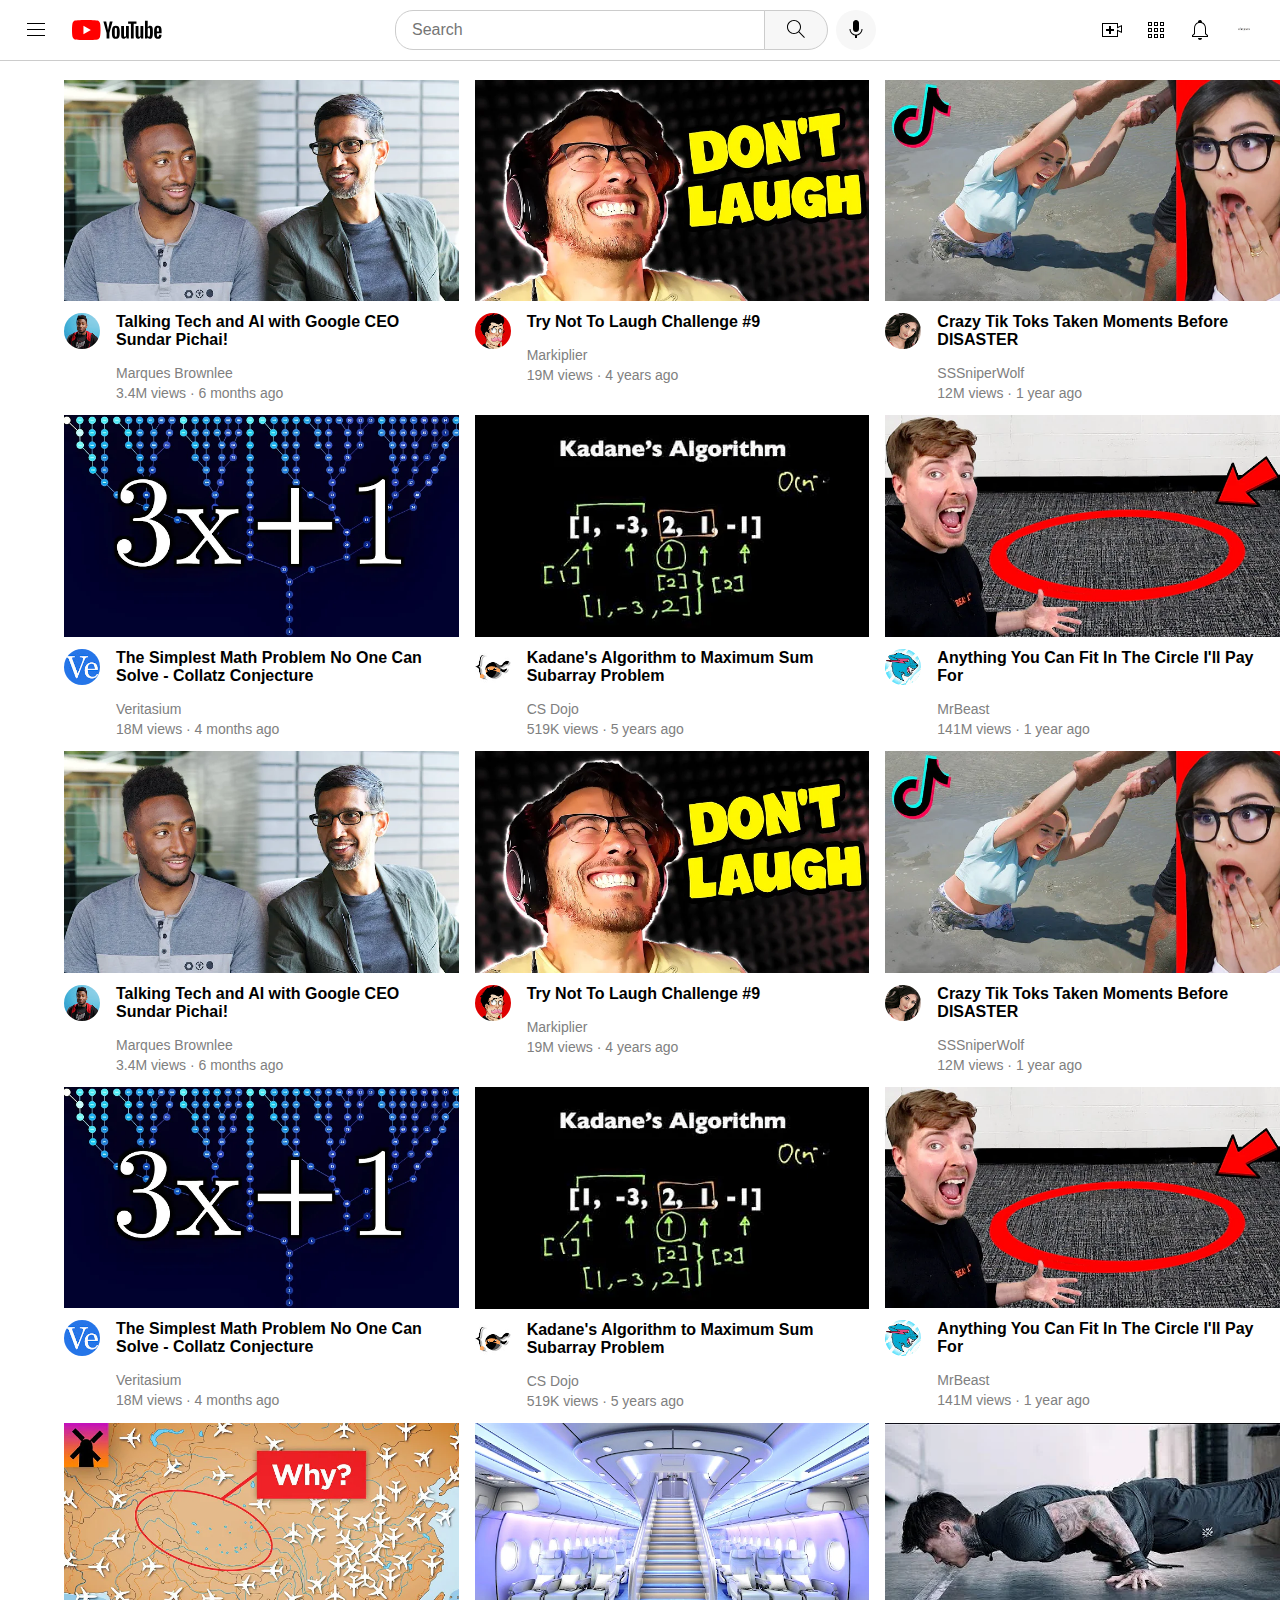
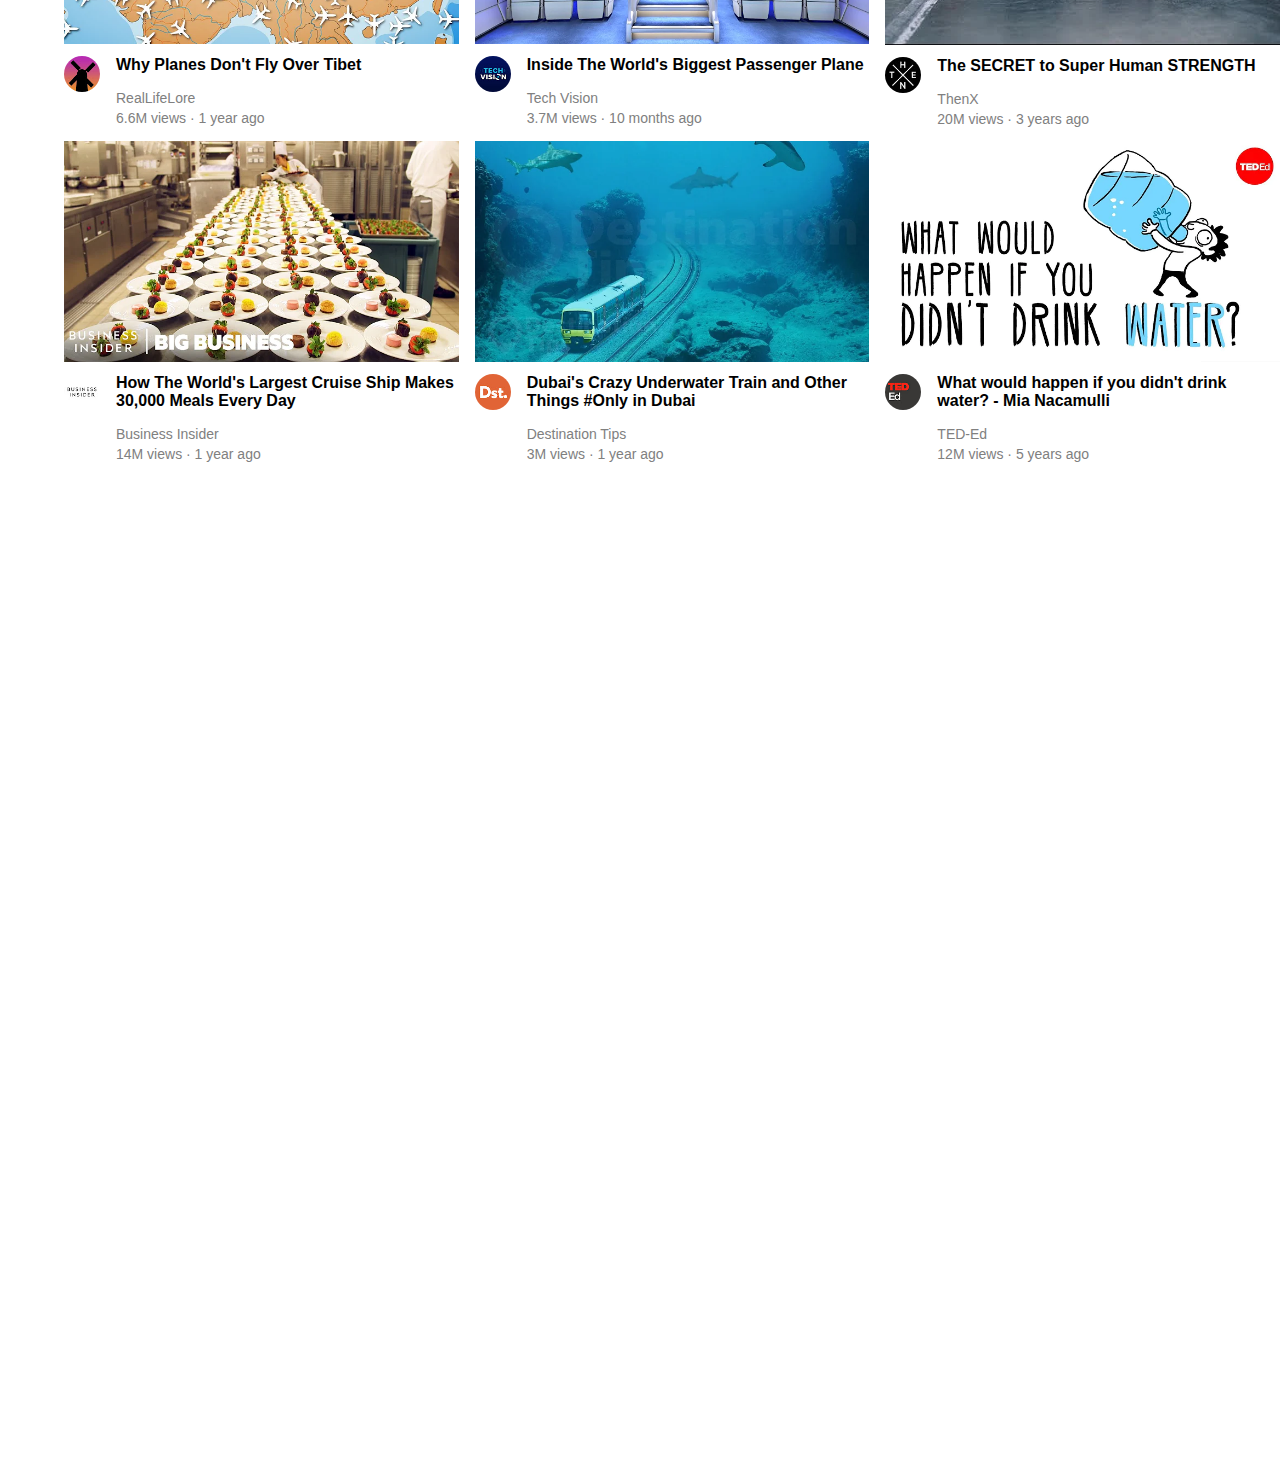
==== youtube-clone/index.html @ cad1c645 "init" ====
<!DOCTYPE html>
<html>
<head>
    <title>Hepran Putra YouTube</title>
    <link rel="stylesheet" href="styles/general.css">
    <link rel="stylesheet" href="styles/header.css">
    <link rel="stylesheet" href="styles/body.css">
</head>
<body>
    <div class="header">
        <!-- LEFT -->
        <div class="left-section">
            <img class="hamburger-menu-img"
                 src="images/icons/hamburger-menu.svg">
            <img class="youtube-logo-img" 
                 src="images/icons/youtube.svg">
        </div>

        <!-- MIDDLE -->
        <div class="mid-section">
            <input class="search-bar-inp" placeholder="Search">
            <button class="search-btn">
                <img class="search-img" 
                     src="images/icons/search.svg">
            </button>
            <button class="voice-search-btn">
                <img class="voice-search-img" 
                     src="images/icons/voice-search.svg">
            </button>
        </div>
        
        <!-- RIGHT -->
        <div class="right-section">
            <img class="upload-img" 
                 src="images/icons/upload.svg">
            <img class="youtube-apps-img" 
                 src="images/icons/youtube-apps.svg">
            <img class="notif-img" 
                 src="images/icons/notification.svg">
            <img class="my-channel-img" 
                 src="images/icons/my-channel.png">
        </div>
    </div>

    <!-- BODY THAT CONTAINS VIDEOS -->
    <div class="body">

        <!-- ONE VIDEO -->
        <div class="video-preview">
            <img class="thumbnail-img" 
                 src="images/thumbnails/thumbnail-1.webp">
            <div class="video-info">
                <img class="channel-picture-img" 
                    src="images/channel-pictures/channel-1.jpeg">
                <div class="video-info-text">
                    <p class="video-title">
                        Talking Tech and AI with Google CEO 
                        Sundar Pichai!
                    </p>
                    <p class="channel-name">
                        Marques Brownlee
                    </p>
                    <p class="stat">
                        3.4M views &#183; 6 months ago
                    </p>
                </div>
            </div>
        </div>

        <div class="video-preview">
            <img class="thumbnail-img" 
                 src="images/thumbnails/thumbnail-2.webp">
            <div class="video-info">
                <img class="channel-picture-img" 
                    src="images/channel-pictures/channel-2.jpeg">
                <div class="video-info-text">
                    <p class="video-title">
                        Try Not To Laugh Challenge #9
                    </p>
                    <p class="channel-name">Markiplier</p>
                    <p class="stat">
                        19M views &#183; 4 years ago
                    </p>
                </div>
            </div>
        </div>

        <div class="video-preview">
            <img class="thumbnail-img" 
                 src="images/thumbnails/thumbnail-3.webp">
            <div class="video-info">
                <img class="channel-picture-img" 
                    src="images/channel-pictures/channel-3.jpeg">
                <div class="video-info-text">
                    <p class="video-title">
                        Crazy Tik Toks Taken Moments Before DISASTER
                    </p>
                    <p class="channel-name">SSSniperWolf</p>
                    <p class="stat">
                        12M views &#183; 1 year ago
                    </p>
                </div>
            </div>
        </div>

        <div class="video-preview">
            <img class="thumbnail-img" 
                 src="images/thumbnails/thumbnail-4.webp">
            <div class="video-info">
                <img class="channel-picture-img" 
                    src="images/channel-pictures/channel-4.jpeg">
                <div class="video-info-text">
                    <p class="video-title">
                        The Simplest Math Problem No One Can Solve -
                        Collatz Conjecture
                    </p>
                    <p class="channel-name">Veritasium</p>
                    <p class="stat">
                        18M views &#183; 4 months ago
                    </p>
                </div>
            </div>
        </div>

        <div class="video-preview">
            <img class="thumbnail-img" 
                 src="images/thumbnails/thumbnail-5.webp">
            <div class="video-info">
                <img class="channel-picture-img" 
                    src="images/channel-pictures/channel-5.jpeg">
                <div class="video-info-text">
                    <p class="video-title">
                        Kadane's Algorithm to Maximum Sum Subarray
                        Problem
                    </p>
                    <p class="channel-name">CS Dojo</p>
                    <p class="stat">
                        519K views &#183; 5 years ago
                    </p>
                </div>
            </div>
        </div>

        <div class="video-preview">
            <img class="thumbnail-img" 
                 src="images/thumbnails/thumbnail-6.webp">
            <div class="video-info">
                <img class="channel-picture-img" 
                    src="images/channel-pictures/channel-6.jpeg">
                <div class="video-info-text">
                    <p class="video-title">
                        Anything You Can Fit In The Circle I'll Pay
                        For
                    </p>
                    <p class="channel-name">MrBeast</p>
                    <p class="stat">
                        141M views &#183; 1 year ago
                    </p>
                </div>
            </div>
        </div>

        <div class="video-preview">
            <img class="thumbnail-img" 
                 src="images/thumbnails/thumbnail-1.webp">
            <div class="video-info">
                <img class="channel-picture-img" 
                    src="images/channel-pictures/channel-1.jpeg">
                <div class="video-info-text">
                    <p class="video-title">
                        Talking Tech and AI with Google CEO 
                        Sundar Pichai!
                    </p>
                    <p class="channel-name">Marques Brownlee</p>
                    <p class="stat">
                        3.4M views &#183; 6 months ago
                    </p>
                </div>
            </div>
        </div>

        <div class="video-preview">
            <img class="thumbnail-img" 
                 src="images/thumbnails/thumbnail-2.webp">
            <div class="video-info">
                <img class="channel-picture-img" 
                    src="images/channel-pictures/channel-2.jpeg">
                <div class="video-info-text">
                    <p class="video-title">
                        Try Not To Laugh Challenge #9
                    </p>
                    <p class="channel-name">Markiplier</p>
                    <p class="stat">
                        19M views &#183; 4 years ago
                    </p>
                </div>
            </div>
        </div>

        <div class="video-preview">
            <img class="thumbnail-img" 
                 src="images/thumbnails/thumbnail-3.webp">
            <div class="video-info">
                <img class="channel-picture-img" 
                    src="images/channel-pictures/channel-3.jpeg">
                <div class="video-info-text">
                    <p class="video-title">
                        Crazy Tik Toks Taken Moments Before DISASTER
                    </p>
                    <p class="channel-name">SSSniperWolf</p>
                    <p class="stat">
                        12M views &#183; 1 year ago
                    </p>
                </div>
            </div>
        </div>

        <div class="video-preview">
            <img class="thumbnail-img" 
                 src="images/thumbnails/thumbnail-4.webp">
            <div class="video-info">
                <img class="channel-picture-img" 
                    src="images/channel-pictures/channel-4.jpeg">
                <div class="video-info-text">
                    <p class="video-title">
                        The Simplest Math Problem No One Can Solve -
                        Collatz Conjecture
                    </p>
                    <p class="channel-name">Veritasium</p>
                    <p class="stat">
                        18M views &#183; 4 months ago
                    </p>
                </div>
            </div>
        </div>

        <div class="video-preview">
            <img class="thumbnail-img" 
                 src="images/thumbnails/thumbnail-5.webp">
            <div class="video-info">
                <img class="channel-picture-img" 
                    src="images/channel-pictures/channel-5.jpeg">
                <div class="video-info-text">
                    <p class="video-title">
                        Kadane's Algorithm to Maximum Sum Subarray
                        Problem
                    </p>
                    <p class="channel-name">CS Dojo</p>
                    <p class="stat">
                        519K views &#183; 5 years ago
                    </p>
                </div>
            </div>
        </div>

        <div class="video-preview">
            <img class="thumbnail-img" 
                 src="images/thumbnails/thumbnail-6.webp">
            <div class="video-info">
                <img class="channel-picture-img" 
                    src="images/channel-pictures/channel-6.jpeg">
                <div class="video-info-text">
                    <p class="video-title">
                        Anything You Can Fit In The Circle I'll Pay
                        For
                    </p>
                    <p class="channel-name">MrBeast</p>
                    <p class="stat">
                        141M views &#183; 1 year ago
                    </p>
                </div>
            </div>
        </div>

        <div class="video-preview">
            <img class="thumbnail-img" 
                 src="images/thumbnails/thumbnail-7.webp">
            <div class="video-info">
                <img class="channel-picture-img" 
                    src="images/channel-pictures/channel-7.jpeg">
                <div class="video-info-text">
                    <p class="video-title">
                        Why Planes Don't Fly Over Tibet
                    </p>
                    <p class="channel-name">RealLifeLore</p>
                    <p class="stat">
                        6.6M views &#183; 1 year ago
                    </p>
                </div>
            </div>
        </div>

        <div class="video-preview">
            <img class="thumbnail-img" 
                 src="images/thumbnails/thumbnail-8.webp">
            <div class="video-info">
                <img class="channel-picture-img" 
                    src="images/channel-pictures/channel-8.jpeg">
                <div class="video-info-text">
                    <p class="video-title">
                        Inside The World's Biggest Passenger Plane
                    </p>
                    <p class="channel-name">Tech Vision</p>
                    <p class="stat">
                        3.7M views &#183; 10 months ago
                    </p>
                </div>
            </div>
        </div>

        <div class="video-preview">
            <img class="thumbnail-img" 
                 src="images/thumbnails/thumbnail-9.webp">
            <div class="video-info">
                <img class="channel-picture-img" 
                    src="images/channel-pictures/channel-9.jpeg">
                <div class="video-info-text">
                    <p class="video-title">
                        The SECRET to Super Human STRENGTH
                    </p>
                    <p class="channel-name">ThenX</p>
                    <p class="stat">
                        20M views &#183; 3 years ago
                    </p>
                </div>
            </div>
        </div>

        <div class="video-preview">
            <img class="thumbnail-img" 
                 src="images/thumbnails/thumbnail-10.webp">
            <div class="video-info">
                <img class="channel-picture-img" 
                    src="images/channel-pictures/channel-10.jpeg">
                <div class="video-info-text">
                    <p class="video-title">
                        How The World's Largest Cruise Ship
                        Makes 30,000 Meals Every Day
                    </p>
                    <p class="channel-name">Business Insider</p>
                    <p class="stat">
                        14M views &#183; 1 year ago
                    </p>
                </div>
            </div>
        </div>

        <div class="video-preview">
            <img class="thumbnail-img" 
                 src="images/thumbnails/thumbnail-11.webp">
            <div class="video-info">
                <img class="channel-picture-img" 
                    src="images/channel-pictures/channel-11.jpeg">
                <div class="video-info-text">
                    <p class="video-title">
                        Dubai's Crazy Underwater Train and Other
                        Things #Only in Dubai
                    </p>
                    <p class="channel-name">Destination Tips</p>
                    <p class="stat">
                        3M views &#183; 1 year ago
                    </p>
                </div>
            </div>
        </div>
        <div class="video-preview">
            <img class="thumbnail-img" 
                 src="images/thumbnails/thumbnail-12.webp">
            <div class="video-info">
                <img class="channel-picture-img" 
                    src="images/channel-pictures/channel-12.jpeg">
                <div class="video-info-text">
                    <p class="video-title">
                        What would happen if you didn't drink water?
                        - Mia Nacamulli
                    </p>
                    <p class="channel-name">TED-Ed</p>
                    <p class="stat">
                        12M views &#183; 5 years ago
                    </p>
                </div>
            </div>
        </div>
        
    </div>
</body>
</html>
---- youtube-clone/styles/general.css ----
body {
    margin: 0;
    margin-bottom: 1000px;
    padding-top: 80px;
    font-family: Arial;
}

/* GENERAL SETTING FOR HEADER */
.hamburger-menu-img, .youtube-logo-img, .search-btn,
.voice-search-btn, .upload-img, .youtube-apps-img,
.notif-img, .my-channel-img {
    cursor: pointer;
}

.search-btn:active, .voice-search-btn:active {
    box-shadow: 0 0 4px rgba(0,0,0,0.2);
}
---- youtube-clone/styles/header.css ----
.header {
    display: flex;
    justify-content: space-between;

    background-color: white;
    position: fixed;
    top: 0;
    right: 0;
    height: 60px;
    left: 0;
    border-bottom: 1px solid #cccccc;
}

/* LEFT SECTION */
.left-section {
    display: flex;
    justify-content: space-between;
}

.hamburger-menu-img {
    width: 24px;

    margin-left: 24px;
    margin-right: 24px;
}

.youtube-logo-img {
    width: 90px;
}


/* MIDDLE SECTION */
.mid-section {
    flex: 1;

    display: flex;
    align-items: center;

    max-width: 500px;

    margin-left: 64px;
    margin-right: 36px;
}

.search-bar-inp {
    flex: 1;
    width: 0;

    max-width: 350px;
    height: 36px;
    border: 1px solid #CCCCCC;

    font-size: 16px;
    padding-left: 16px;

    border-top-left-radius: 18px;
    border-bottom-left-radius: 18px;

    /* box-shadow: 1px 2px 3px rgba(0,0,0,0.1); */
}

.search-btn {
    width: 64px;
    height: 40px;
    background-color: #f7f7f7;
    border: 1px solid #CCCCCC;

    margin-left: -1px;
    margin-right: 8px;

    border-top-right-radius: 20px;
    border-bottom-right-radius: 20px;
}

.search-img {
    width: 24px;
}

.voice-search-btn {
    width: 40px;
    height: 40px;
    border-radius: 20px;
    background-color: #f7f7f7;
    border: none;
}

.voice-search-img {
    width: 24px;
}

/* RIGHT SECTION */
.right-section {
    width: 180px;
    
    display: flex;
    justify-content: space-between;
    align-items: center;
    /* flex-shrink: 0; */
}

.upload-img {
    width: 24px;
}

.youtube-apps-img {
    width: 24px;
}

.notif-img {
    width: 24px;
}

.my-channel-img {
    width: 24px;
    height: 24px;
    object-fit: cover;
    border-radius: 12px;

    margin-right: 24px;
}
---- youtube-clone/styles/body.css ----
.body {
    display: grid;
    grid-template-columns: 1fr 1fr 1fr;
    column-gap: 16px;
    row-gap: 16x;

    margin-left: 64px;
}

.thumbnail-img {
    width: 100%;
    cursor: pointer;
}

.video-info {
    display: flex;
    justify-content: space-between;
    margin-top: 8px;
}

.channel-picture-img {
    width: 36px;
    height: 36px;
    border-radius: 18px;
    object-fit: cover;

    cursor: pointer;
    
    margin-right: 16px;
}

.video-info-text {
    flex: 1;
}

.video-title {
    margin-top: 0;
    font-weight: bold;
    cursor: pointer;
}

.channel-name, .stat {
    color: gray;
    font-size: 14px;
}

.channel-name {
    cursor: pointer;
    margin-bottom: 4px;
}

.stat {
    margin-top: 0;
}
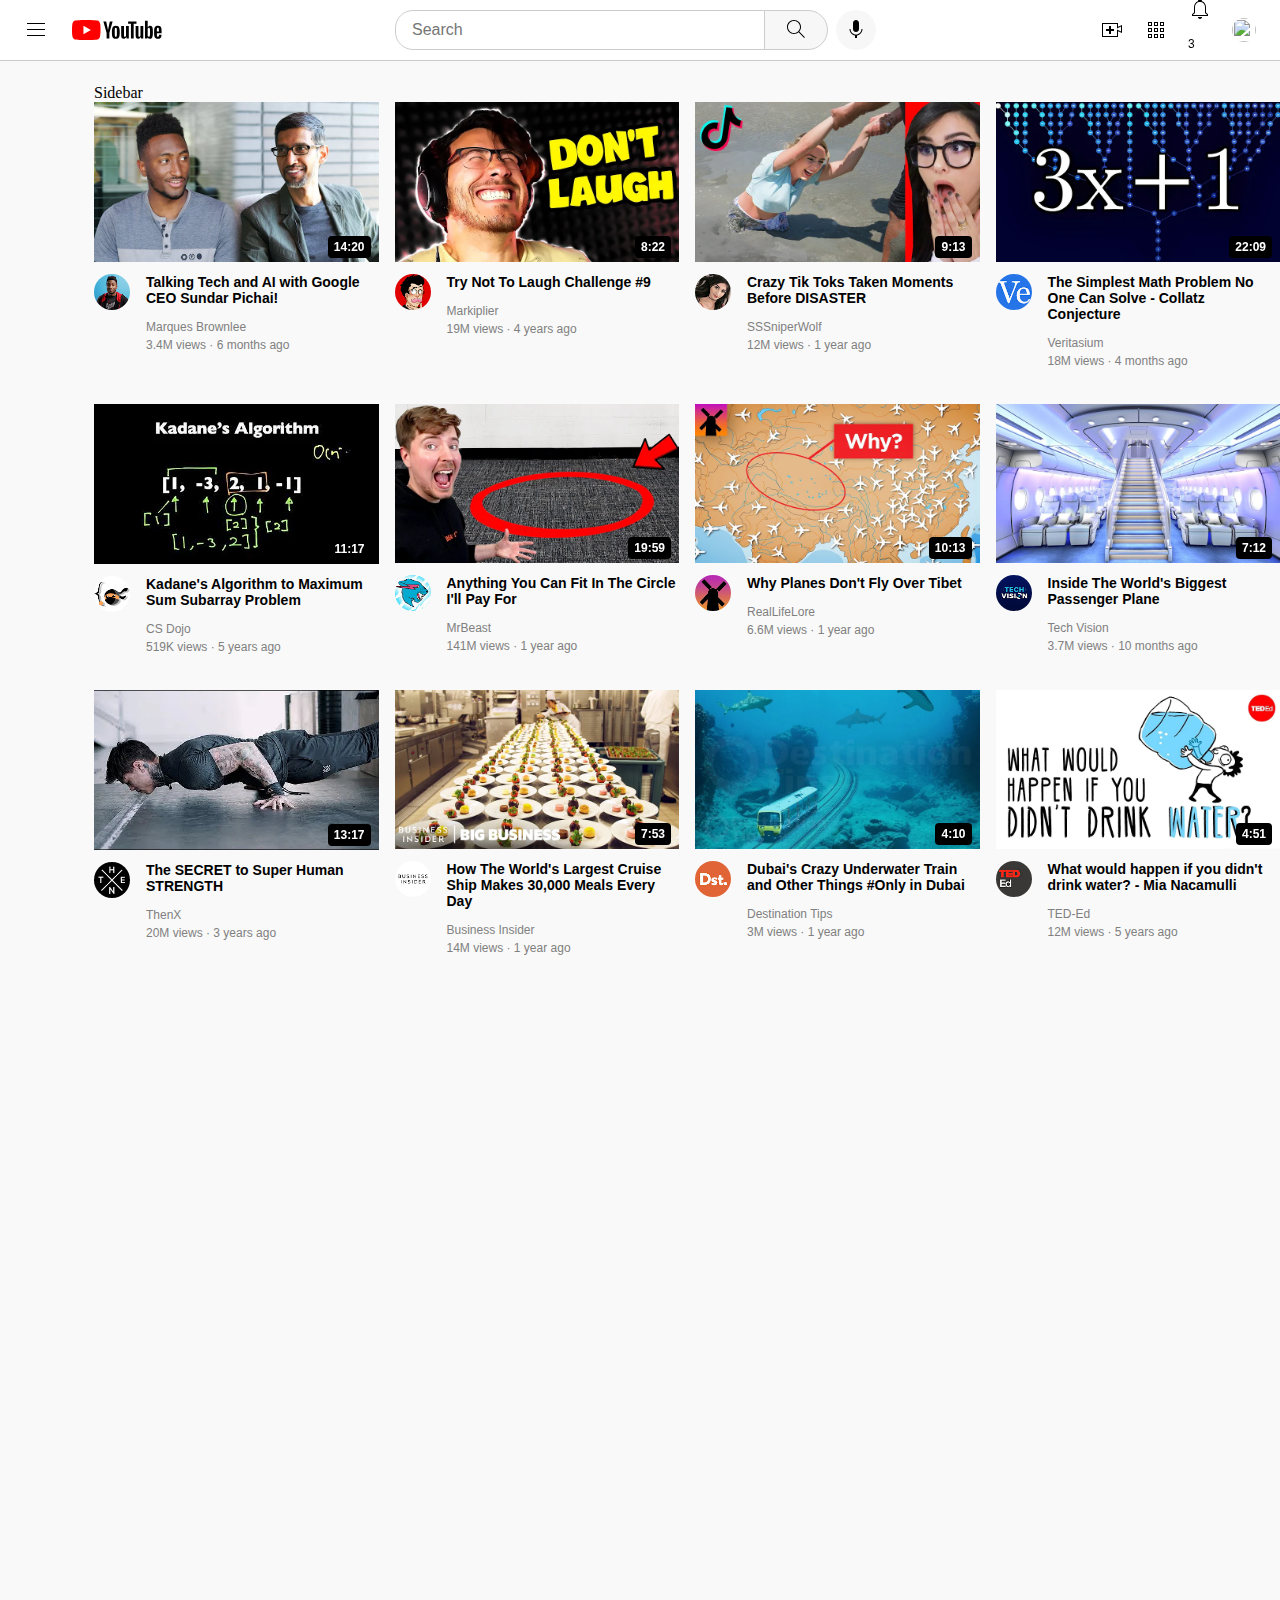
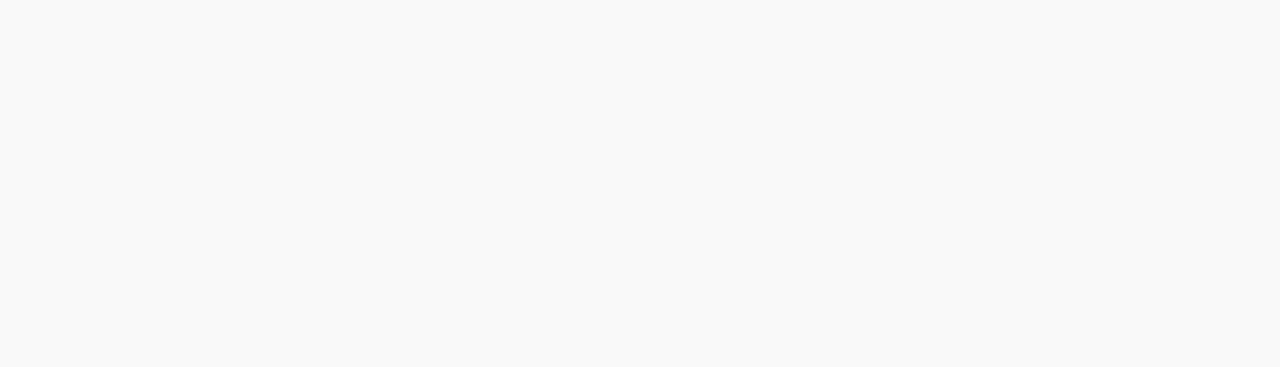
==== commit 2db4b882: "refactor: youtube clone" ====
--- a/youtube-clone/index.html
+++ b/youtube-clone/index.html
@@ -4,6 +4,7 @@
     <title>Hepran Putra YouTube</title>
     <link rel="stylesheet" href="styles/general.css">
     <link rel="stylesheet" href="styles/header.css">
+    <link rel="stylesheet" href="styles/sidebar.css">
     <link rel="stylesheet" href="styles/body.css">
 </head>
 <body>
@@ -35,20 +36,28 @@
                  src="images/icons/upload.svg">
             <img class="youtube-apps-img" 
                  src="images/icons/youtube-apps.svg">
-            <img class="notif-img" 
-                 src="images/icons/notification.svg">
+            <div class="notif-div">
+                <img class="notif-img" 
+                     src="images/icons/notification.svg">
+                <p class="notif-counter">3</p>
+            </div>
             <img class="my-channel-img" 
-                 src="images/icons/my-channel.png">
+                 src="images/icons/panicat.jpeg">
         </div>
     </div>
+
+    <div class="sidebar">Sidebar</div>
 
     <!-- BODY THAT CONTAINS VIDEOS -->
     <div class="body">
 
         <!-- ONE VIDEO -->
         <div class="video-preview">
-            <img class="thumbnail-img" 
-                 src="images/thumbnails/thumbnail-1.webp">
+            <div class="thumbnail-div">
+                <img class="thumbnail-img" 
+                     src="images/thumbnails/thumbnail-1.webp">
+                <p class="duration">14:20</p>
+            </div>
             <div class="video-info">
                 <img class="channel-picture-img" 
                     src="images/channel-pictures/channel-1.jpeg">
@@ -68,8 +77,11 @@
         </div>
 
         <div class="video-preview">
-            <img class="thumbnail-img" 
-                 src="images/thumbnails/thumbnail-2.webp">
+            <div class="thumbnail-div">
+                <img class="thumbnail-img" 
+                  src="images/thumbnails/thumbnail-2.webp">
+                <p class="duration">8:22</p>
+            </div>
             <div class="video-info">
                 <img class="channel-picture-img" 
                     src="images/channel-pictures/channel-2.jpeg">
@@ -86,8 +98,11 @@
         </div>
 
         <div class="video-preview">
-            <img class="thumbnail-img" 
-                 src="images/thumbnails/thumbnail-3.webp">
+            <div class="thumbnail-div">
+                <img class="thumbnail-img" 
+                  src="images/thumbnails/thumbnail-3.webp">
+                <p class="duration">9:13</p>
+            </div>
             <div class="video-info">
                 <img class="channel-picture-img" 
                     src="images/channel-pictures/channel-3.jpeg">
@@ -104,8 +119,11 @@
         </div>
 
         <div class="video-preview">
-            <img class="thumbnail-img" 
-                 src="images/thumbnails/thumbnail-4.webp">
+            <div class="thumbnail-div">
+                <img class="thumbnail-img" 
+                  src="images/thumbnails/thumbnail-4.webp">
+                <p class="duration">22:09</p>
+            </div>
             <div class="video-info">
                 <img class="channel-picture-img" 
                     src="images/channel-pictures/channel-4.jpeg">
@@ -123,8 +141,11 @@
         </div>
 
         <div class="video-preview">
-            <img class="thumbnail-img" 
-                 src="images/thumbnails/thumbnail-5.webp">
+            <div class="thumbnail-div">
+                <img class="thumbnail-img" 
+                  src="images/thumbnails/thumbnail-5.webp">
+                <p class="duration">11:17</p>
+            </div>
             <div class="video-info">
                 <img class="channel-picture-img" 
                     src="images/channel-pictures/channel-5.jpeg">
@@ -142,8 +163,11 @@
         </div>
 
         <div class="video-preview">
-            <img class="thumbnail-img" 
-                 src="images/thumbnails/thumbnail-6.webp">
+            <div class="thumbnail-div">
+                <img class="thumbnail-img" 
+                  src="images/thumbnails/thumbnail-6.webp">
+                <p class="duration">19:59</p>
+            </div>
             <div class="video-info">
                 <img class="channel-picture-img" 
                     src="images/channel-pictures/channel-6.jpeg">
@@ -161,120 +185,11 @@
         </div>
 
         <div class="video-preview">
-            <img class="thumbnail-img" 
-                 src="images/thumbnails/thumbnail-1.webp">
-            <div class="video-info">
-                <img class="channel-picture-img" 
-                    src="images/channel-pictures/channel-1.jpeg">
-                <div class="video-info-text">
-                    <p class="video-title">
-                        Talking Tech and AI with Google CEO 
-                        Sundar Pichai!
-                    </p>
-                    <p class="channel-name">Marques Brownlee</p>
-                    <p class="stat">
-                        3.4M views &#183; 6 months ago
-                    </p>
-                </div>
-            </div>
-        </div>
-
-        <div class="video-preview">
-            <img class="thumbnail-img" 
-                 src="images/thumbnails/thumbnail-2.webp">
-            <div class="video-info">
-                <img class="channel-picture-img" 
-                    src="images/channel-pictures/channel-2.jpeg">
-                <div class="video-info-text">
-                    <p class="video-title">
-                        Try Not To Laugh Challenge #9
-                    </p>
-                    <p class="channel-name">Markiplier</p>
-                    <p class="stat">
-                        19M views &#183; 4 years ago
-                    </p>
-                </div>
-            </div>
-        </div>
-
-        <div class="video-preview">
-            <img class="thumbnail-img" 
-                 src="images/thumbnails/thumbnail-3.webp">
-            <div class="video-info">
-                <img class="channel-picture-img" 
-                    src="images/channel-pictures/channel-3.jpeg">
-                <div class="video-info-text">
-                    <p class="video-title">
-                        Crazy Tik Toks Taken Moments Before DISASTER
-                    </p>
-                    <p class="channel-name">SSSniperWolf</p>
-                    <p class="stat">
-                        12M views &#183; 1 year ago
-                    </p>
-                </div>
-            </div>
-        </div>
-
-        <div class="video-preview">
-            <img class="thumbnail-img" 
-                 src="images/thumbnails/thumbnail-4.webp">
-            <div class="video-info">
-                <img class="channel-picture-img" 
-                    src="images/channel-pictures/channel-4.jpeg">
-                <div class="video-info-text">
-                    <p class="video-title">
-                        The Simplest Math Problem No One Can Solve -
-                        Collatz Conjecture
-                    </p>
-                    <p class="channel-name">Veritasium</p>
-                    <p class="stat">
-                        18M views &#183; 4 months ago
-                    </p>
-                </div>
-            </div>
-        </div>
-
-        <div class="video-preview">
-            <img class="thumbnail-img" 
-                 src="images/thumbnails/thumbnail-5.webp">
-            <div class="video-info">
-                <img class="channel-picture-img" 
-                    src="images/channel-pictures/channel-5.jpeg">
-                <div class="video-info-text">
-                    <p class="video-title">
-                        Kadane's Algorithm to Maximum Sum Subarray
-                        Problem
-                    </p>
-                    <p class="channel-name">CS Dojo</p>
-                    <p class="stat">
-                        519K views &#183; 5 years ago
-                    </p>
-                </div>
-            </div>
-        </div>
-
-        <div class="video-preview">
-            <img class="thumbnail-img" 
-                 src="images/thumbnails/thumbnail-6.webp">
-            <div class="video-info">
-                <img class="channel-picture-img" 
-                    src="images/channel-pictures/channel-6.jpeg">
-                <div class="video-info-text">
-                    <p class="video-title">
-                        Anything You Can Fit In The Circle I'll Pay
-                        For
-                    </p>
-                    <p class="channel-name">MrBeast</p>
-                    <p class="stat">
-                        141M views &#183; 1 year ago
-                    </p>
-                </div>
-            </div>
-        </div>
-
-        <div class="video-preview">
-            <img class="thumbnail-img" 
-                 src="images/thumbnails/thumbnail-7.webp">
+            <div class="thumbnail-div">
+                <img class="thumbnail-img" 
+                  src="images/thumbnails/thumbnail-7.webp">
+                <p class="duration">10:13</p>
+            </div>
             <div class="video-info">
                 <img class="channel-picture-img" 
                     src="images/channel-pictures/channel-7.jpeg">
@@ -291,8 +206,11 @@
         </div>
 
         <div class="video-preview">
-            <img class="thumbnail-img" 
-                 src="images/thumbnails/thumbnail-8.webp">
+            <div class="thumbnail-div">
+                <img class="thumbnail-img" 
+                  src="images/thumbnails/thumbnail-8.webp">
+                <p class="duration">7:12</p>
+            </div>
             <div class="video-info">
                 <img class="channel-picture-img" 
                     src="images/channel-pictures/channel-8.jpeg">
@@ -309,8 +227,11 @@
         </div>
 
         <div class="video-preview">
-            <img class="thumbnail-img" 
-                 src="images/thumbnails/thumbnail-9.webp">
+            <div class="thumbnail-div">
+                <img class="thumbnail-img" 
+                  src="images/thumbnails/thumbnail-9.webp">
+                <p class="duration">13:17</p>
+            </div>
             <div class="video-info">
                 <img class="channel-picture-img" 
                     src="images/channel-pictures/channel-9.jpeg">
@@ -327,8 +248,11 @@
         </div>
 
         <div class="video-preview">
-            <img class="thumbnail-img" 
-                 src="images/thumbnails/thumbnail-10.webp">
+            <div class="thumbnail-div">
+                <img class="thumbnail-img" 
+                  src="images/thumbnails/thumbnail-10.webp">
+                <p class="duration">7:53</p>
+            </div>
             <div class="video-info">
                 <img class="channel-picture-img" 
                     src="images/channel-pictures/channel-10.jpeg">
@@ -346,8 +270,11 @@
         </div>
 
         <div class="video-preview">
-            <img class="thumbnail-img" 
-                 src="images/thumbnails/thumbnail-11.webp">
+            <div class="thumbnail-div">
+                <img class="thumbnail-img" 
+                  src="images/thumbnails/thumbnail-11.webp">
+                <p class="duration">4:10</p>
+            </div>
             <div class="video-info">
                 <img class="channel-picture-img" 
                     src="images/channel-pictures/channel-11.jpeg">
@@ -364,8 +291,11 @@
             </div>
         </div>
         <div class="video-preview">
-            <img class="thumbnail-img" 
-                 src="images/thumbnails/thumbnail-12.webp">
+            <div class="thumbnail-div">
+                <img class="thumbnail-img" 
+                  src="images/thumbnails/thumbnail-12.webp">
+                <p class="duration">4:51</p>
+            </div>
             <div class="video-info">
                 <img class="channel-picture-img" 
                     src="images/channel-pictures/channel-12.jpeg">
--- a/youtube-clone/styles/general.css
+++ b/youtube-clone/styles/general.css
@@ -1,8 +1,9 @@
 body {
     margin: 0;
     margin-bottom: 1000px;
-    padding-top: 80px;
-    font-family: Arial;
+    padding-top: 84px;
+    padding-left: 94px;
+    background-color: #F9F9F9;
 }
 
 /* GENERAL SETTING FOR HEADER */
@@ -15,3 +16,9 @@
 .search-btn:active, .voice-search-btn:active {
     box-shadow: 0 0 4px rgba(0,0,0,0.2);
 }
+
+/* General setting for body */
+p {
+    font-family: Arial;
+    font-size: 12px;
+}
--- a/youtube-clone/styles/body.css
+++ b/youtube-clone/styles/body.css
@@ -1,10 +1,25 @@
 .body {
     display: grid;
-    grid-template-columns: 1fr 1fr 1fr;
+    grid-template-columns: 1fr 1fr 1fr 1fr;
     column-gap: 16px;
-    row-gap: 16x;
+    row-gap: 24px;
+}
 
-    margin-left: 64px;
+.thumbnail-div {
+    position: relative;
+}
+
+.duration {
+    position: absolute;
+    right: 8px;
+    bottom: 8px;
+    background-color: black;
+    color: white;
+    font-size: 12px;
+    font-weight: bold;
+    padding: 4px 6px;
+    margin: 0;
+    border-radius: 4px;
 }
 
 .thumbnail-img {
@@ -35,13 +50,14 @@
 
 .video-title {
     margin-top: 0;
-    font-weight: bold;
+    font-size: 14px;
+    font-weight: 600;
     cursor: pointer;
 }
 
 .channel-name, .stat {
     color: gray;
-    font-size: 14px;
+    /* font-size: 14px; */
 }
 
 .channel-name {
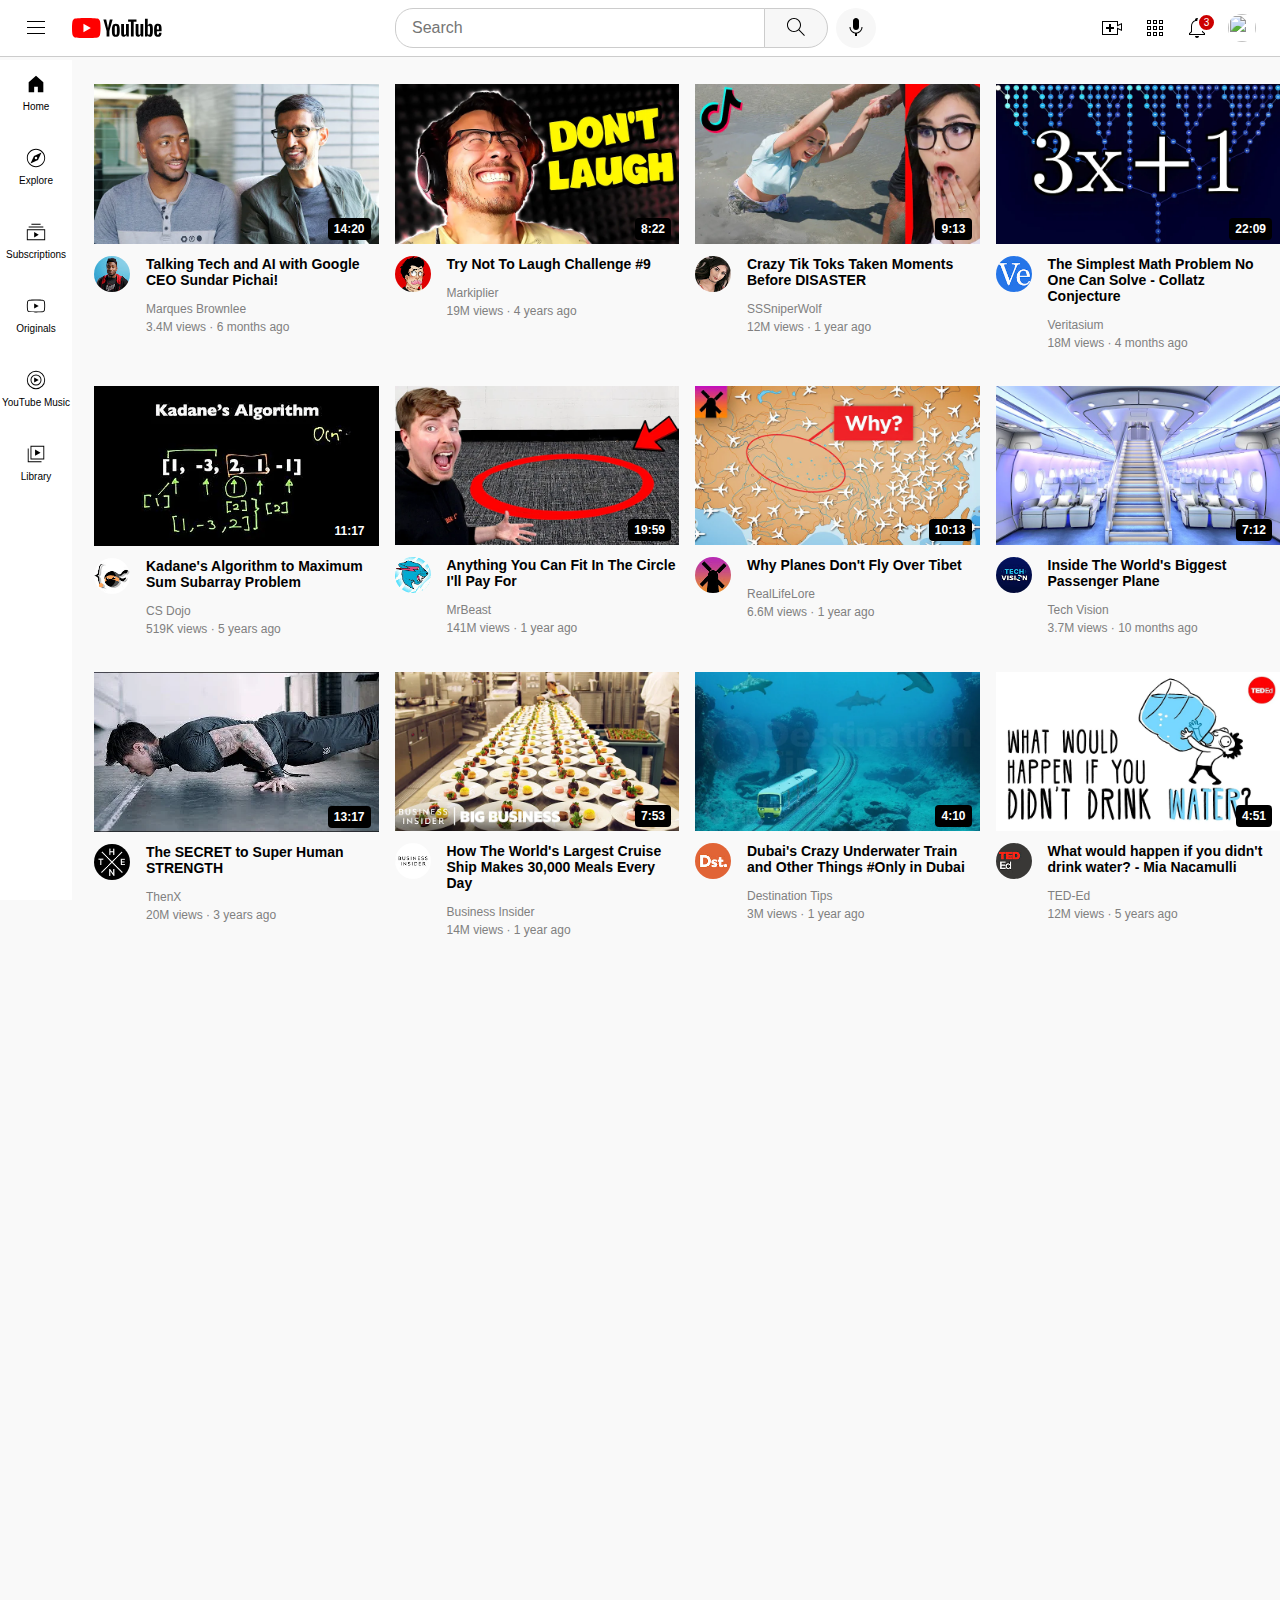
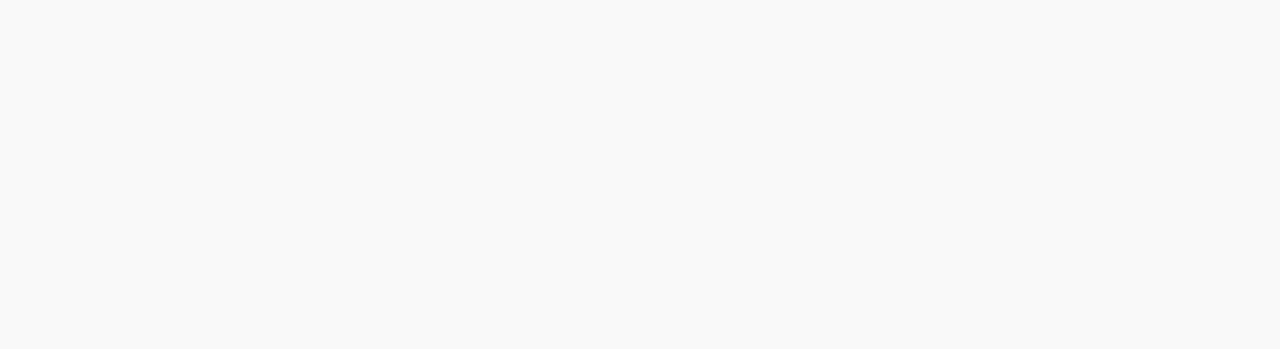
==== commit 62a87e48: "feat: youtube clone" ====
--- a/youtube-clone/index.html
+++ b/youtube-clone/index.html
@@ -23,30 +23,66 @@
             <button class="search-btn">
                 <img class="search-img" 
                      src="images/icons/search.svg">
+                <p class="tooltip">Search</p>
             </button>
             <button class="voice-search-btn">
                 <img class="voice-search-img" 
                      src="images/icons/voice-search.svg">
+                <p class="tooltip">Search with your voice</p>
             </button>
         </div>
         
         <!-- RIGHT -->
         <div class="right-section">
-            <img class="upload-img" 
-                 src="images/icons/upload.svg">
-            <img class="youtube-apps-img" 
-                 src="images/icons/youtube-apps.svg">
+            <div class="upload-div">
+                <img class="upload-img" 
+                     src="images/icons/upload.svg">
+                <p class="tooltip">Create</p>
+            </div>
+            <div class="youtube-apps-div">
+                <img class="youtube-apps-img" 
+                     src="images/icons/youtube-apps.svg">
+                <p class="tooltip">YouTube Apps</p>
+            </div>
             <div class="notif-div">
-                <img class="notif-img" 
-                     src="images/icons/notification.svg">
-                <p class="notif-counter">3</p>
+                <div class="notif-counter-div">
+                    <img class="notif-img" 
+                         src="images/icons/notification.svg">
+                    <p class="notif-counter">3</p>
+                </div>
+                <p class="tooltip">Notifications</p>
             </div>
             <img class="my-channel-img" 
                  src="images/icons/panicat.jpeg">
         </div>
     </div>
 
-    <div class="sidebar">Sidebar</div>
+    <div class="sidebar">
+        <div class="sidebar-box">
+            <img src="images/icons/home.svg">
+            <p>Home</p>
+        </div>
+        <div class="sidebar-box">
+            <img src="images/icons/explore.svg">
+            <p>Explore</p>
+        </div>
+        <div class="sidebar-box">
+            <img src="images/icons/subscriptions.svg">
+            <p>Subscriptions</p>
+        </div>
+        <div class="sidebar-box">
+            <img src="images/icons/originals.svg">
+            <p>Originals</p>
+        </div>
+        <div class="sidebar-box">
+            <img src="images/icons/youtube-music.svg">
+            <p>YouTube Music</p>
+        </div>
+        <div class="sidebar-box">
+            <img src="images/icons/library.svg">
+            <p>Library</p>
+        </div>
+    </div>
 
     <!-- BODY THAT CONTAINS VIDEOS -->
     <div class="body">
--- a/youtube-clone/styles/header.css
+++ b/youtube-clone/styles/header.css
@@ -6,9 +6,11 @@
     position: fixed;
     top: 0;
     right: 0;
-    height: 60px;
+    height: 56px;
     left: 0;
     border-bottom: 1px solid #cccccc;
+
+    z-index: 2;
 }
 
 /* LEFT SECTION */
@@ -70,10 +72,29 @@
 
     border-top-right-radius: 20px;
     border-bottom-right-radius: 20px;
+    position: relative;
 }
 
 .search-img {
     width: 24px;
+}
+
+.search-btn .tooltip {
+    background-color: gray;
+    color: white;
+    padding: 4px 8px;
+    border-radius: 4px;
+    
+    position: absolute;
+    bottom: -45px;
+    right: 4px;
+
+    opacity: 0;
+    pointer-events: none;
+}
+
+.search-btn:hover .tooltip {
+    opacity: 1;
 }
 
 .voice-search-btn {
@@ -82,10 +103,30 @@
     border-radius: 20px;
     background-color: #f7f7f7;
     border: none;
+    position: relative;
 }
 
 .voice-search-img {
     width: 24px;
+}
+
+.voice-search-btn .tooltip {
+    background-color: gray;
+    color: white;
+    width: 130px;
+    padding: 4px 2px;
+    border-radius: 4px;
+
+    position: absolute;
+    bottom: -45px;
+    right: -46px;
+
+    opacity: 0;
+    pointer-events: none;
+}
+
+.voice-search-btn:hover .tooltip {
+    opacity: 1;
 }
 
 /* RIGHT SECTION */
@@ -95,26 +136,121 @@
     display: flex;
     justify-content: space-between;
     align-items: center;
+    /* I like it despite the teacher doesn't show it like that. */
     /* flex-shrink: 0; */
 }
 
+.upload-div {
+    display: flex;
+    flex-direction: column;
+    justify-content: center;
+    align-items: center;
+    position: relative;
+}
+
+.upload-div .tooltip {
+    background-color: gray;
+    color: white;
+    padding: 4px 8px;
+    border-radius: 4px;
+    
+    position: absolute;
+    bottom: -52px;
+
+    pointer-events: none;
+    opacity: 0;
+}
+
+.upload-div:hover .tooltip {
+    opacity: 1;
+}
+
 .upload-img {
     width: 24px;
 }
 
+.youtube-apps-div {
+    display: flex;
+    flex-direction: column;
+    justify-content: center;
+    align-items: center;
+    position: relative;    
+}
+
 .youtube-apps-img {
     width: 24px;
 }
 
+.youtube-apps-div .tooltip {
+    background-color: gray;
+    color: white;
+    width: 80px;
+    padding: 4px 8px;
+    border-radius: 4px;
+    
+    position: absolute;
+    bottom: -52px;
+
+    pointer-events: none;
+    opacity: 0;
+}
+
+.youtube-apps-div:hover .tooltip {
+    opacity: 1;
+}
+
+.notif-div {
+    position: relative;
+    display: flex;
+    flex-direction: columns;
+    justify-content: center;
+    align-items: center;
+}
+
+.notif-counter-div {
+    display: flex;
+    align-items: center;
+}
+
 .notif-img {
     width: 24px;
 }
 
+.notif-div .tooltip {
+    background-color: gray;
+    color: white;
+    padding: 4px 8px;
+    border-radius: 4px;
+
+    position: absolute;
+    bottom: -52px;
+
+    pointer-events: none;
+    opacity: 0;
+}
+
+.notif-div:hover .tooltip {
+    opacity: 1;
+}
+
+
+.notif-counter {
+    background-color: #cc0000;
+    color: white;
+    font-size: 10px;
+    position: absolute;
+    top: -13px;
+    right: -7px;
+    padding: 2px 5px;
+    border-radius: 12px;
+    border: 2px solid white;
+}
+
 .my-channel-img {
-    width: 24px;
-    height: 24px;
+    width: 28px;
+    height: 28px;
     object-fit: cover;
-    border-radius: 12px;
+    border-radius: 14px;
 
     margin-right: 24px;
 }
--- a/youtube-clone/styles/sidebar.css
+++ b/youtube-clone/styles/sidebar.css
@@ -0,0 +1,38 @@
+.sidebar {
+    position: fixed;
+    top: 60px;
+    width: 72px;
+    bottom: 0;
+    left: 0;
+    background-color: white;
+}
+
+.sidebar-box {
+    height: 74px;
+    cursor: pointer;
+
+    display: flex;
+    flex-direction: column;
+    justify-content: center;
+    align-items: center;
+
+    transition: box-shadow 0.25s;
+    padding-top: 0;
+}
+
+.sidebar-box:hover {
+    background-color: lightgray;
+}
+
+.sidebar-box:active {
+    box-shadow: 0 0 4px rgba(0,0,0, 0.5);
+}
+
+.sidebar-box img {
+    height: 22px;
+}
+
+.sidebar-box p {
+    font-size: 10px;
+    margin-top: 6px;
+}
